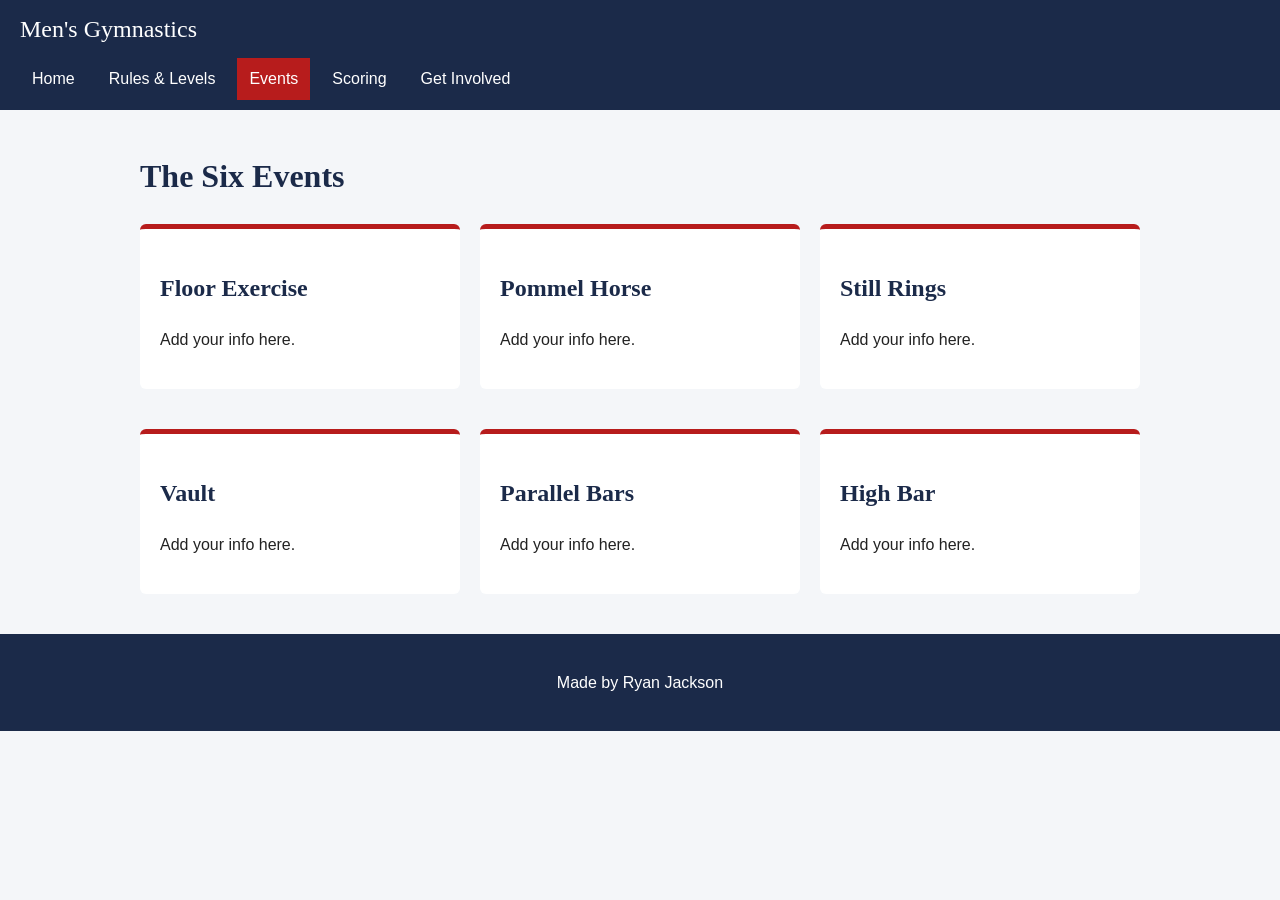
==== events.html @ f92db562 "Add files via upload" ====
<!DOCTYPE html>
<html lang="en">
<head>
  <meta charset="UTF-8">
  <meta name="viewport" content="width=device-width, initial-scale=1.0">
  <title>Events | Men's Gymnastics</title>
  <link rel="stylesheet" href="style.css">
</head>
<body>
  <!-- Header and navigation (same on every page) -->
  <header>
    <p>Men's Gymnastics</p>
    <nav>
      <ul>
        <li><a href="home.html">Home</a></li>
        <li><a href="rules.html">Rules &amp; Levels</a></li>
        <li><a href="events.html" aria-current="page">Events</a></li>
        <li><a href="scoring.html">Scoring</a></li>
        <li><a href="join.html">Get Involved</a></li>
      </ul>
    </nav>
  </header>

  <main>
    <h1>The Six Events</h1>

    <!-- One box per event -->
    <div class="events">
      <section class="box">
        <h2>Floor Exercise</h2>
        <p>Add your info here.</p>
      </section>
      <section class="box">
        <h2>Pommel Horse</h2>
        <p>Add your info here.</p>
      </section>
      <section class="box">
        <h2>Still Rings</h2>
        <p>Add your info here.</p>
      </section>
      <section class="box">
        <h2>Vault</h2>
        <p>Add your info here.</p>
      </section>
      <section class="box">
        <h2>Parallel Bars</h2>
        <p>Add your info here.</p>
      </section>
      <section class="box">
        <h2>High Bar</h2>
        <p>Add your info here.</p>
      </section>
    </div>
  </main>

  <!-- Footer (same on every page) -->
  <footer>
    <p>Made by Ryan Jackson</p>
  </footer>
</body>
</html>
---- style.css ----
/* ==========================================
   style.css - one stylesheet for all 5 pages
   ========================================== */

/* ---------- Shared styles (every page) ---------- */
body {
  margin: 0;
  font-family: Arial, sans-serif;   /* font 1: body text */
  line-height: 1.6;
  background-color: #f4f6f9;
  color: #222222;
}

h1, h2, h3 {
  font-family: Georgia, serif;      /* font 2: headings */
  color: #1b2a49;
}

/* Header: position sticky keeps it at the top while scrolling */
header {
  position: sticky;
  top: 0;
  padding: 10px 20px;
  background-color: #1b2a49;
  color: #ffffff;
}

header p {
  margin: 0;
  font-family: Georgia, serif;
  font-size: 1.5rem;
}

/* Navigation bar */
nav ul {
  display: flex;
  gap: 10px;
  margin: 10px 0 0;
  padding: 0;
  list-style: none;
}

nav a {
  display: block;
  padding: 8px 12px;
  color: #ffffff;
  text-decoration: none;
}

nav a:hover,
nav a[aria-current="page"] {
  background-color: #b71c1c;
}

/* Position relative: the link moves up 2px when hovered */
nav a:hover {
  position: relative;
  top: -2px;
}

/* Main content area */
main {
  max-width: 1000px;
  margin: 0 auto;
  padding: 20px;
}

/* White content box */
.box {
  margin-bottom: 20px;
  padding: 20px;
  background-color: #ffffff;
  border-radius: 6px;
}

a {
  color: #b71c1c;
}

footer {
  padding: 20px;
  background-color: #1b2a49;
  color: #ffffff;
  text-align: center;
}

footer a {
  color: #f2b705;
}

/* ---------- Rules page (rules.html) ---------- */
table {
  width: 100%;
  border-collapse: collapse;
}

th, td {
  padding: 10px;
  border: 1px solid #cccccc;
  text-align: left;
}

th {
  background-color: #1b2a49;
  color: #ffffff;
}

/* ---------- Events page (events.html) ---------- */
.events {
  display: flex;
  flex-wrap: wrap;
  gap: 20px;
}

.events .box {
  flex: 1 1 280px;
  border-top: 5px solid #b71c1c;
}

/* ---------- Scoring page (scoring.html) ---------- */
.scores {
  display: flex;
  gap: 20px;
}

.scores .box {
  flex: 1;
  border-left: 5px solid #f2b705;
}

/* ---------- Get Involved page (join.html) ---------- */
label {
  display: block;
  margin-top: 15px;
  font-weight: bold;
}

input, select, textarea {
  width: 100%;
  padding: 8px;
  box-sizing: border-box;
}

button {
  margin-top: 15px;
  padding: 10px 20px;
  border: none;
  background-color: #b71c1c;
  color: #ffffff;
  cursor: pointer;
}

/* ==========================================
   MEDIA QUERY - small screens (700px and below)
   ========================================== */
@media (max-width: 700px) {
  /* nav links stack one per row */
  nav ul {
    flex-direction: column;
  }

  /* header stops sticking so it doesn't cover the page */
  header {
    position: static;
  }

  /* score boxes stack */
  .scores {
    flex-direction: column;
  }
}
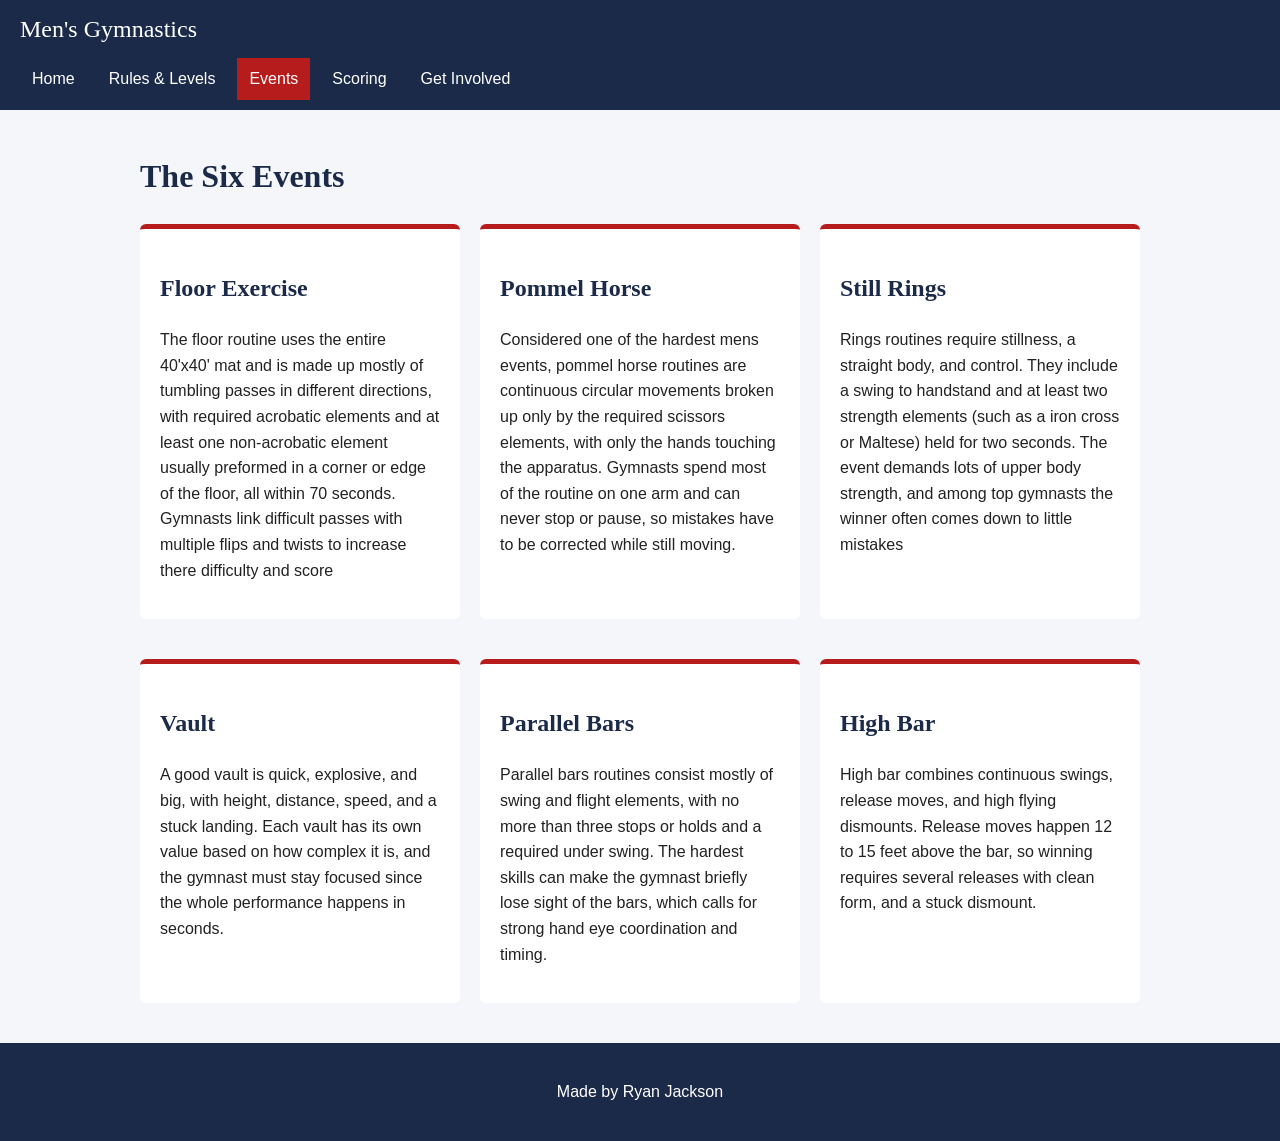
==== commit 4d1ddfcb: "Add files via upload" ====
--- a/events.html
+++ b/events.html
@@ -7,12 +7,12 @@
   <link rel="stylesheet" href="style.css">
 </head>
 <body>
-  <!-- Header and navigation (same on every page) -->
+  
   <header>
     <p>Men's Gymnastics</p>
     <nav>
       <ul>
-        <li><a href="home.html">Home</a></li>
+        <li><a href="index.html">Home</a></li>
         <li><a href="rules.html">Rules &amp; Levels</a></li>
         <li><a href="events.html" aria-current="page">Events</a></li>
         <li><a href="scoring.html">Scoring</a></li>
@@ -24,36 +24,36 @@
   <main>
     <h1>The Six Events</h1>
 
-    <!-- One box per event -->
+    
     <div class="events">
       <section class="box">
         <h2>Floor Exercise</h2>
-        <p>Add your info here.</p>
+        <p>The floor routine uses the entire 40'x40' mat and is made up mostly of tumbling passes in different directions, with required acrobatic elements and at least one non-acrobatic element usually preformed in a corner or edge of the floor, all within 70 seconds. Gymnasts link difficult passes with multiple flips and twists to increase there difficulty and score</p>
       </section>
       <section class="box">
         <h2>Pommel Horse</h2>
-        <p>Add your info here.</p>
+        <p>Considered one of the hardest mens events, pommel horse routines are continuous circular movements broken up only by the required scissors elements, with only the hands touching the apparatus. Gymnasts spend most of the routine on one arm and can never stop or pause, so mistakes have to be corrected while still moving.</p>
       </section>
       <section class="box">
         <h2>Still Rings</h2>
-        <p>Add your info here.</p>
+        <p>Rings routines require stillness, a straight body, and control. They include a swing to handstand and at least two strength elements (such as a iron cross or Maltese) held for two seconds. The event demands lots of upper body strength, and among top gymnasts the winner often comes down to little mistakes</p>
       </section>
       <section class="box">
         <h2>Vault</h2>
-        <p>Add your info here.</p>
+        <p>A good vault is quick, explosive, and big, with height, distance, speed, and a stuck landing. Each vault has its own value based on how complex it is, and the gymnast must stay focused since the whole performance happens in seconds.</p>
       </section>
       <section class="box">
         <h2>Parallel Bars</h2>
-        <p>Add your info here.</p>
+        <p>Parallel bars routines consist mostly of swing and flight elements, with no more than three stops or holds and a required under swing. The hardest skills can make the gymnast briefly lose sight of the bars, which calls for strong hand eye coordination and timing.</p>
       </section>
       <section class="box">
         <h2>High Bar</h2>
-        <p>Add your info here.</p>
+        <p>High bar combines continuous swings, release moves, and high flying dismounts. Release moves happen 12 to 15 feet above the bar, so winning requires several releases with clean form, and a stuck dismount.</p>
       </section>
     </div>
   </main>
 
-  <!-- Footer (same on every page) -->
+  
   <footer>
     <p>Made by Ryan Jackson</p>
   </footer>
--- a/style.css
+++ b/style.css
@@ -1,22 +1,24 @@
-/* ==========================================
-   style.css - one stylesheet for all 5 pages
-   ========================================== */
-
-/* ---------- Shared styles (every page) ---------- */
 body {
   margin: 0;
-  font-family: Arial, sans-serif;   /* font 1: body text */
+  font-family: Arial, sans-serif; 
   line-height: 1.6;
   background-color: #f4f6f9;
   color: #222222;
 }
 
 h1, h2, h3 {
-  font-family: Georgia, serif;      /* font 2: headings */
+  font-family: Georgia, serif;  
   color: #1b2a49;
 }
 
-/* Header: position sticky keeps it at the top while scrolling */
+.logo {
+  display: block;
+  width: 100%;
+  max-width: 300px;
+  height: auto;
+  margin: 20px auto;
+}
+
 header {
   position: sticky;
   top: 0;
@@ -31,7 +33,6 @@
   font-size: 1.5rem;
 }
 
-/* Navigation bar */
 nav ul {
   display: flex;
   gap: 10px;
@@ -52,20 +53,19 @@
   background-color: #b71c1c;
 }
 
-/* Position relative: the link moves up 2px when hovered */
+
 nav a:hover {
   position: relative;
   top: -2px;
 }
 
-/* Main content area */
+
 main {
   max-width: 1000px;
   margin: 0 auto;
   padding: 20px;
 }
 
-/* White content box */
 .box {
   margin-bottom: 20px;
   padding: 20px;
@@ -88,7 +88,6 @@
   color: #f2b705;
 }
 
-/* ---------- Rules page (rules.html) ---------- */
 table {
   width: 100%;
   border-collapse: collapse;
@@ -105,7 +104,6 @@
   color: #ffffff;
 }
 
-/* ---------- Events page (events.html) ---------- */
 .events {
   display: flex;
   flex-wrap: wrap;
@@ -117,7 +115,6 @@
   border-top: 5px solid #b71c1c;
 }
 
-/* ---------- Scoring page (scoring.html) ---------- */
 .scores {
   display: flex;
   gap: 20px;
@@ -128,7 +125,7 @@
   border-left: 5px solid #f2b705;
 }
 
-/* ---------- Get Involved page (join.html) ---------- */
+
 label {
   display: block;
   margin-top: 15px;
@@ -140,7 +137,6 @@
   padding: 8px;
   box-sizing: border-box;
 }
-
 button {
   margin-top: 15px;
   padding: 10px 20px;
@@ -150,21 +146,17 @@
   cursor: pointer;
 }
 
-/* ==========================================
-   MEDIA QUERY - small screens (700px and below)
-   ========================================== */
+
 @media (max-width: 700px) {
-  /* nav links stack one per row */
   nav ul {
     flex-direction: column;
   }
 
-  /* header stops sticking so it doesn't cover the page */
+  
   header {
     position: static;
   }
 
-  /* score boxes stack */
   .scores {
     flex-direction: column;
   }
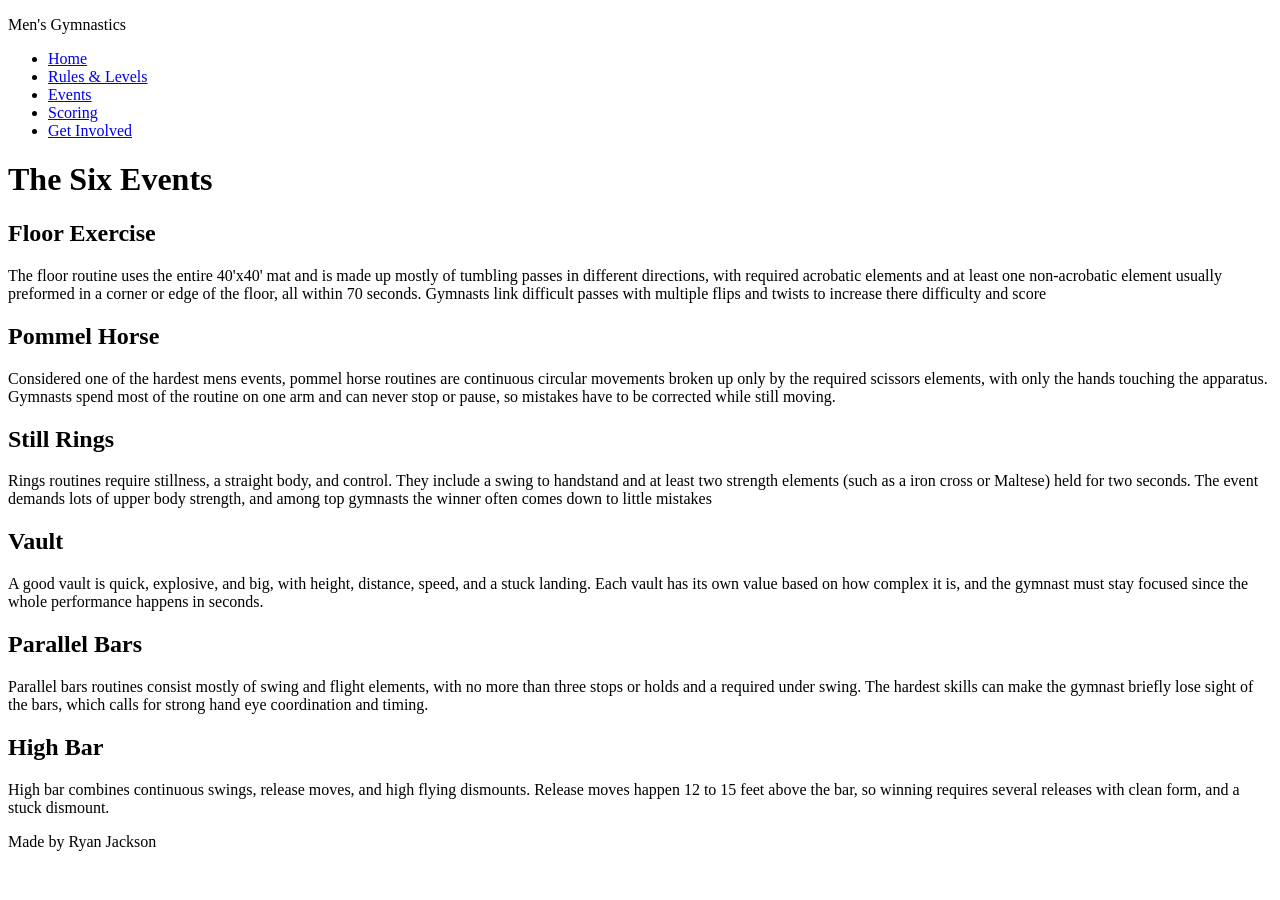
==== commit 9982f5f7: "Add files via upload" ====
--- a/events.html
+++ b/events.html
@@ -4,7 +4,7 @@
   <meta charset="UTF-8">
   <meta name="viewport" content="width=device-width, initial-scale=1.0">
   <title>Events | Men's Gymnastics</title>
-  <link rel="stylesheet" href="style.css">
+  <link rel="stylesheet" href="css/style.css">
 </head>
 <body>
   
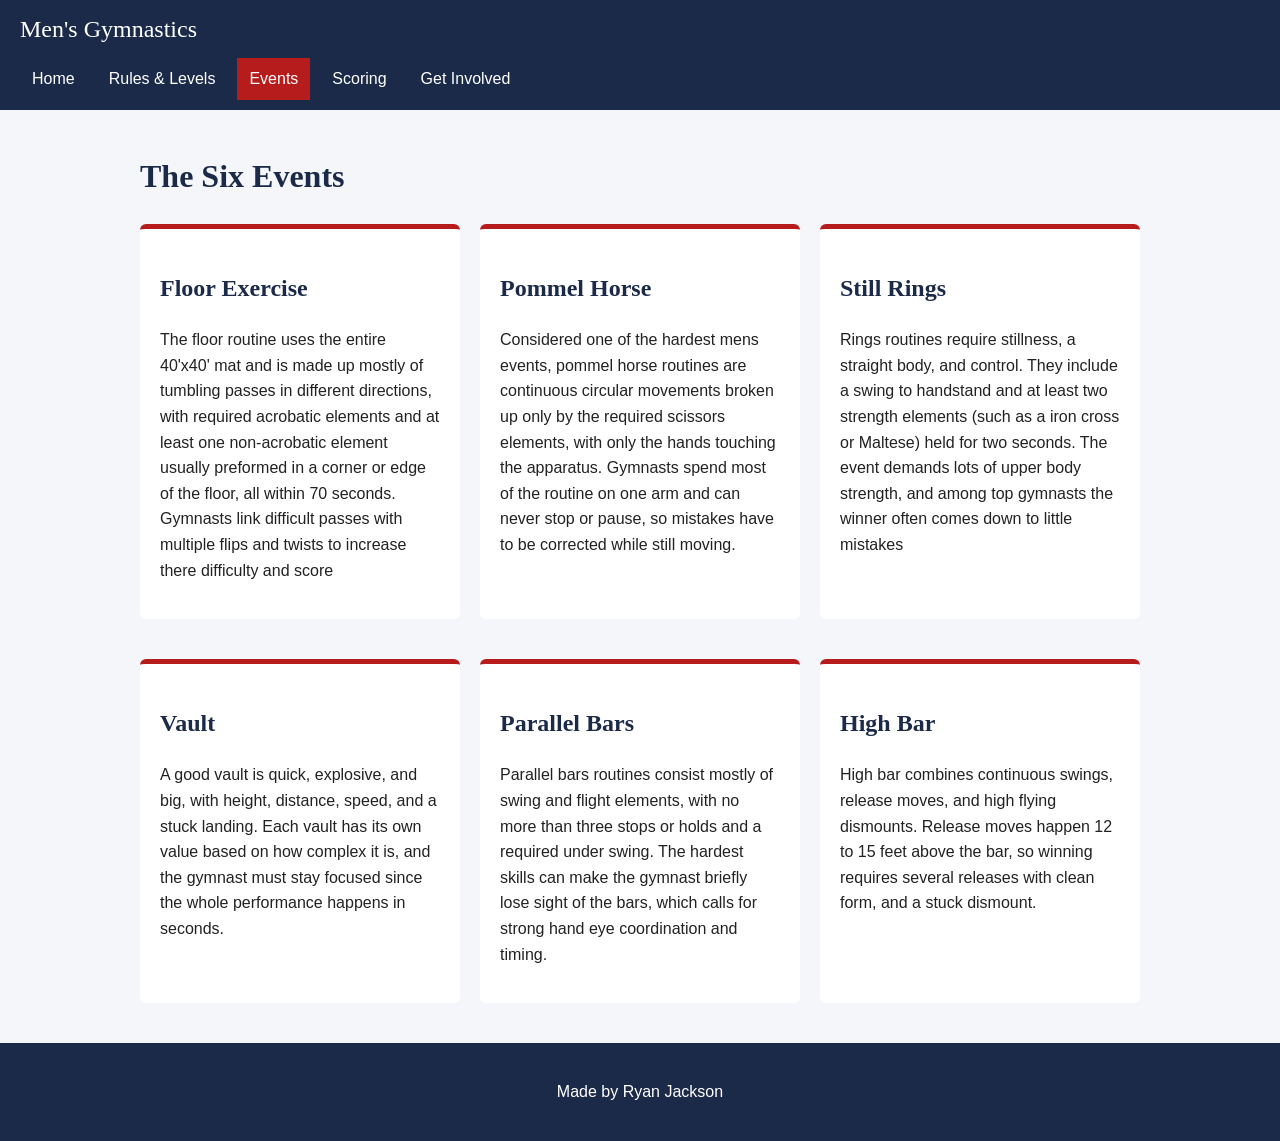
==== commit b5cc6677: "Add files via upload" ====
--- a/events.html
+++ b/events.html
@@ -4,7 +4,7 @@
   <meta charset="UTF-8">
   <meta name="viewport" content="width=device-width, initial-scale=1.0">
   <title>Events | Men's Gymnastics</title>
-  <link rel="stylesheet" href="css/style.css">
+  <link rel="stylesheet" href="style.css">
 </head>
 <body>
   
--- a/style.css
+++ b/style.css
@@ -0,0 +1,163 @@
+body {
+  margin: 0;
+  font-family: Arial, sans-serif; 
+  line-height: 1.6;
+  background-color: #f4f6f9;
+  color: #222222;
+}
+
+h1, h2, h3 {
+  font-family: Georgia, serif;  
+  color: #1b2a49;
+}
+
+.logo {
+  display: block;
+  width: 100%;
+  max-width: 300px;
+  height: auto;
+  margin: 20px auto;
+}
+
+header {
+  position: sticky;
+  top: 0;
+  padding: 10px 20px;
+  background-color: #1b2a49;
+  color: #ffffff;
+}
+
+header p {
+  margin: 0;
+  font-family: Georgia, serif;
+  font-size: 1.5rem;
+}
+
+nav ul {
+  display: flex;
+  gap: 10px;
+  margin: 10px 0 0;
+  padding: 0;
+  list-style: none;
+}
+
+nav a {
+  display: block;
+  padding: 8px 12px;
+  color: #ffffff;
+  text-decoration: none;
+}
+
+nav a:hover,
+nav a[aria-current="page"] {
+  background-color: #b71c1c;
+}
+
+
+nav a:hover {
+  position: relative;
+  top: -2px;
+}
+
+
+main {
+  max-width: 1000px;
+  margin: 0 auto;
+  padding: 20px;
+}
+
+.box {
+  margin-bottom: 20px;
+  padding: 20px;
+  background-color: #ffffff;
+  border-radius: 6px;
+}
+
+a {
+  color: #b71c1c;
+}
+
+footer {
+  padding: 20px;
+  background-color: #1b2a49;
+  color: #ffffff;
+  text-align: center;
+}
+
+footer a {
+  color: #f2b705;
+}
+
+table {
+  width: 100%;
+  border-collapse: collapse;
+}
+
+th, td {
+  padding: 10px;
+  border: 1px solid #cccccc;
+  text-align: left;
+}
+
+th {
+  background-color: #1b2a49;
+  color: #ffffff;
+}
+
+.events {
+  display: flex;
+  flex-wrap: wrap;
+  gap: 20px;
+}
+
+.events .box {
+  flex: 1 1 280px;
+  border-top: 5px solid #b71c1c;
+}
+
+.scores {
+  display: flex;
+  gap: 20px;
+}
+
+.scores .box {
+  flex: 1;
+  border-left: 5px solid #f2b705;
+}
+
+
+label {
+  display: block;
+  margin-top: 15px;
+  font-weight: bold;
+}
+
+input, select, textarea {
+  width: 100%;
+  padding: 8px;
+  box-sizing: border-box;
+}
+button {
+  margin-top: 15px;
+  padding: 10px 20px;
+  border: none;
+  background-color: #b71c1c;
+  color: #ffffff;
+  cursor: pointer;
+}
+
+
+@media (max-width: 700px) {
+  nav ul {
+    flex-direction: column;
+  }
+
+  
+  header {
+    position: static;
+  }
+
+  .scores {
+    flex-direction: column;
+  }
+}
